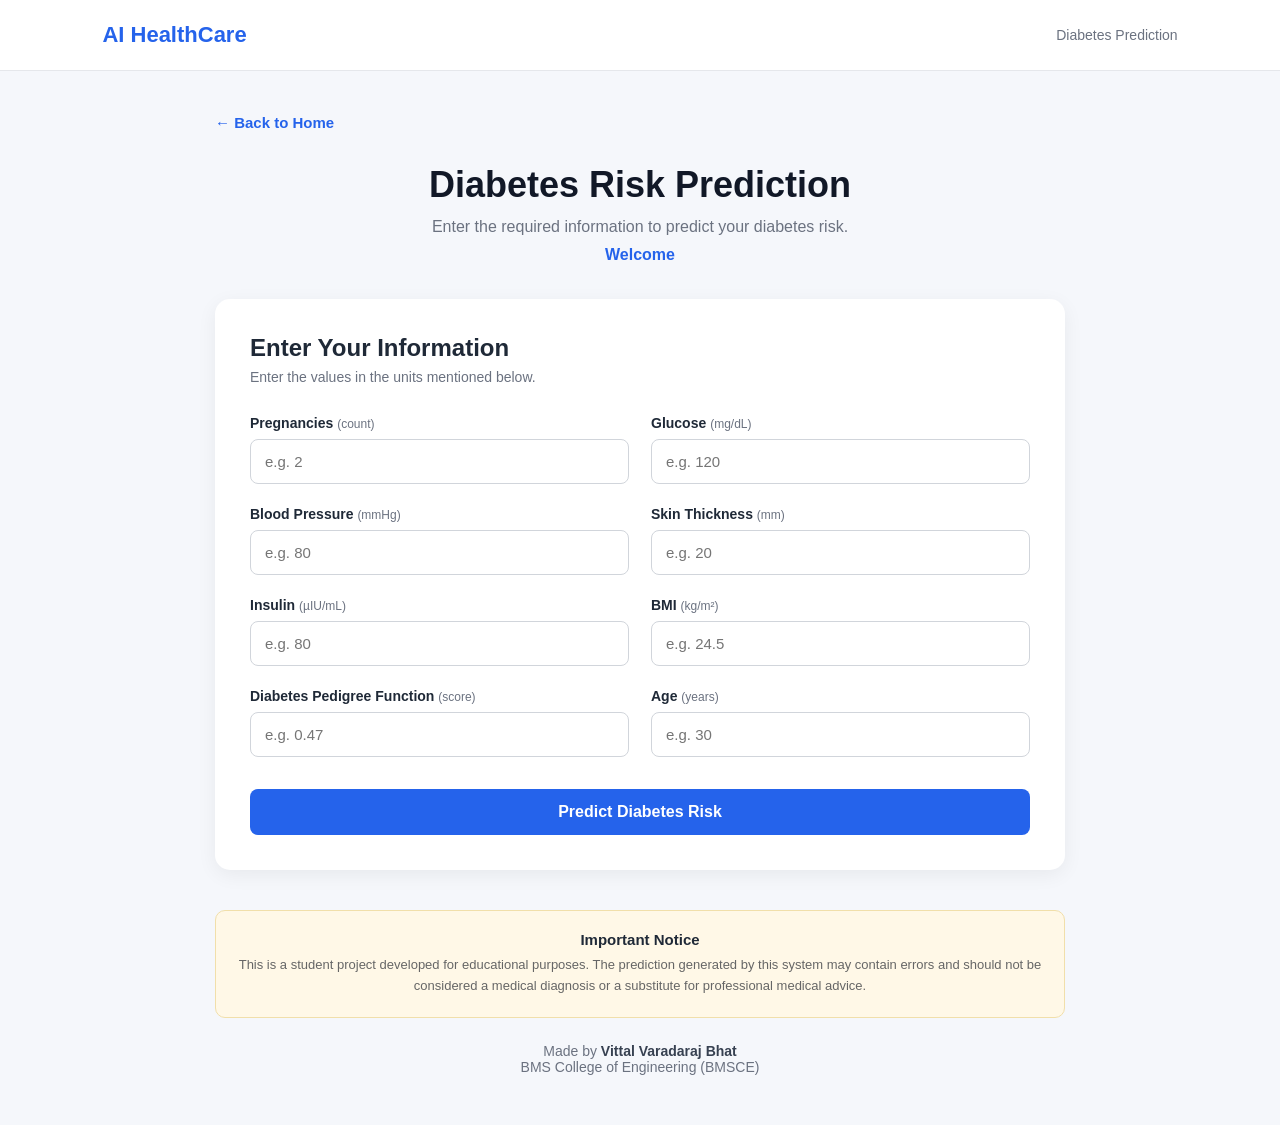
==== frontend/diabetes.html @ fce92f72 "Create initial frontend" ====
<!DOCTYPE html>
<html lang="en">

<head>
    <meta charset="UTF-8">
    <meta name="viewport" content="width=device-width, initial-scale=1.0">

    <title>Diabetes Risk Prediction</title>

    <link rel="stylesheet" href="css/diabetes.css">
</head>

<body>

    <!-- Header -->

    <header>

        <div class="logo">
            AI HealthCare
        </div>

        <div class="page-title">
            Diabetes Prediction
        </div>

    </header>


    <!-- Main Content -->

    <main>

        <!-- Back Button -->

        <button class="back-button" onclick="goBack()">
            ← Back to Home
        </button>


        <!-- Welcome -->

        <section class="welcome">

            <h1>
                Diabetes Risk Prediction
            </h1>

            <p>
                Enter the required information to predict your diabetes risk.
            </p>

            <p id="userGreeting"></p>

        </section>


        <!-- Diabetes Form -->

        <section class="prediction-card">

            <h2>
                Enter Your Information
            </h2>

            <p class="form-description">
                Enter the values in the units mentioned below.
            </p>


            <form id="diabetesForm">


                <!-- Pregnancies -->

                <div class="form-group">

                    <label for="pregnancies">
                        Pregnancies
                        <span>(count)</span>
                    </label>

                    <input
                        type="number"
                        id="pregnancies"
                        name="pregnancies"
                        placeholder="e.g. 2"
                        min="0"
                        required
                    >

                </div>


                <!-- Glucose -->

                <div class="form-group">

                    <label for="glucose">
                        Glucose
                        <span>(mg/dL)</span>
                    </label>

                    <input
                        type="number"
                        id="glucose"
                        name="glucose"
                        placeholder="e.g. 120"
                        min="0"
                        required
                    >

                </div>


                <!-- Blood Pressure -->

                <div class="form-group">

                    <label for="bloodPressure">
                        Blood Pressure
                        <span>(mmHg)</span>
                    </label>

                    <input
                        type="number"
                        id="bloodPressure"
                        name="bloodPressure"
                        placeholder="e.g. 80"
                        min="0"
                        required
                    >

                </div>


                <!-- Skin Thickness -->

                <div class="form-group">

                    <label for="skinThickness">
                        Skin Thickness
                        <span>(mm)</span>
                    </label>

                    <input
                        type="number"
                        id="skinThickness"
                        name="skinThickness"
                        placeholder="e.g. 20"
                        min="0"
                        required
                    >

                </div>


                <!-- Insulin -->

                <div class="form-group">

                    <label for="insulin">
                        Insulin
                        <span>(µIU/mL)</span>
                    </label>

                    <input
                        type="number"
                        id="insulin"
                        name="insulin"
                        placeholder="e.g. 80"
                        min="0"
                        required
                    >

                </div>


                <!-- BMI -->

                <div class="form-group">

                    <label for="bmi">
                        BMI
                        <span>(kg/m²)</span>
                    </label>

                    <input
                        type="number"
                        id="bmi"
                        name="bmi"
                        placeholder="e.g. 24.5"
                        min="0"
                        step="0.1"
                        required
                    >

                </div>


                <!-- Diabetes Pedigree Function -->

                <div class="form-group">

                    <label for="diabetesPedigree">
                        Diabetes Pedigree Function
                        <span>(score)</span>
                    </label>

                    <input
                        type="number"
                        id="diabetesPedigree"
                        name="diabetesPedigree"
                        placeholder="e.g. 0.47"
                        min="0"
                        step="0.01"
                        required
                    >

                </div>


                <!-- Age -->

                <div class="form-group">

                    <label for="age">
                        Age
                        <span>(years)</span>
                    </label>

                    <input
                        type="number"
                        id="age"
                        name="age"
                        placeholder="e.g. 30"
                        min="1"
                        required
                    >

                </div>


                <!-- Submit -->

                <button
                    type="submit"
                    class="predict-button"
                >
                    Predict Diabetes Risk
                </button>

            </form>

        </section>


        <!-- Result -->

        <section
            class="result-card"
            id="resultCard"
            style="display: none;"
        >

            <h2>
                Prediction Result
            </h2>

            <p id="resultMessage"></p>

            <div class="probability">

                <span>
                    Diabetes Probability
                </span>

                <strong id="probabilityValue">
                    --%
                </strong>

            </div>

            <div class="risk-level">

                <span>
                    Risk Level
                </span>

                <strong id="riskLevel">
                    --
                </strong>

            </div>

        </section>


        <!-- Disclaimer -->

        <section class="disclaimer">

            <h3>
                Important Notice
            </h3>

            <p>
                This is a student project developed for educational purposes.
                The prediction generated by this system may contain errors
                and should not be considered a medical diagnosis or a
                substitute for professional medical advice.
            </p>

        </section>


        <!-- Author -->

        <div class="author">

            Made by
            <strong>Vittal Varadaraj Bhat</strong>
            <br>

            BMS College of Engineering (BMSCE)

        </div>

    </main>


    <!-- JavaScript -->

    <script src="js/diabetes.js"></script>

</body>

</html>
---- frontend/css/diabetes.css ----
* {
    margin: 0;
    padding: 0;
    box-sizing: border-box;
    font-family: Arial, sans-serif;
}

body {
    min-height: 100vh;
    background: #f5f7fb;
    color: #1f2937;
}


/* ---------- HEADER ---------- */

header {
    background: #ffffff;
    padding: 22px 8%;
    border-bottom: 1px solid #e5e7eb;

    display: flex;
    justify-content: space-between;
    align-items: center;
}

.logo {
    font-size: 22px;
    font-weight: bold;
    color: #2563eb;
}

.page-title {
    font-size: 14px;
    color: #6b7280;
}


/* ---------- MAIN ---------- */

main {
    max-width: 900px;
    margin: auto;
    padding: 35px 25px 50px;
}


/* ---------- BACK BUTTON ---------- */

.back-button {
    background: transparent;
    border: none;

    color: #2563eb;

    font-size: 15px;
    font-weight: bold;

    cursor: pointer;

    padding: 8px 0;

    margin-bottom: 25px;

    transition: 0.2s;
}

.back-button:hover {
    color: #1d4ed8;
    transform: translateX(-3px);
}


/* ---------- WELCOME ---------- */

.welcome {
    text-align: center;
    margin-bottom: 35px;
}

.welcome h1 {
    font-size: 36px;
    margin-bottom: 12px;
    color: #111827;
}

.welcome p {
    font-size: 16px;
    color: #6b7280;
}

#userGreeting {
    margin-top: 10px;
    font-weight: bold;
    color: #2563eb;
}


/* ---------- PREDICTION CARD ---------- */

.prediction-card {
    background: #ffffff;

    padding: 35px;

    border-radius: 15px;

    box-shadow: 0 5px 20px rgba(0, 0, 0, 0.06);
}

.prediction-card h2 {
    font-size: 24px;
    margin-bottom: 7px;
}

.form-description {
    color: #6b7280;
    font-size: 14px;
    margin-bottom: 30px;
}


/* ---------- FORM ---------- */

#diabetesForm {
    display: grid;

    grid-template-columns: repeat(2, 1fr);

    gap: 22px;
}


/* ---------- FORM GROUP ---------- */

.form-group {
    display: flex;
    flex-direction: column;
}

.form-group label {
    font-size: 14px;
    font-weight: bold;

    margin-bottom: 8px;
}

.form-group label span {
    font-size: 12px;
    font-weight: normal;

    color: #6b7280;
}


/* ---------- INPUT ---------- */

.form-group input {
    width: 100%;

    padding: 13px 14px;

    border: 1px solid #d1d5db;

    border-radius: 8px;

    font-size: 15px;

    outline: none;

    transition: 0.2s;
}

.form-group input:focus {
    border-color: #2563eb;

    box-shadow: 0 0 0 3px rgba(37, 99, 235, 0.08);
}


/* ---------- PREDICT BUTTON ---------- */

.predict-button {
    grid-column: 1 / -1;

    width: 100%;

    padding: 14px;

    margin-top: 10px;

    border: none;

    border-radius: 8px;

    background: #2563eb;

    color: white;

    font-size: 16px;

    font-weight: bold;

    cursor: pointer;

    transition: 0.25s;
}

.predict-button:hover {
    background: #1d4ed8;

    transform: translateY(-1px);
}


/* ---------- RESULT CARD ---------- */

.result-card {
    background: #ffffff;

    margin-top: 30px;

    padding: 30px;

    border-radius: 15px;

    text-align: center;

    box-shadow: 0 5px 20px rgba(0, 0, 0, 0.06);
}

.result-card h2 {
    font-size: 24px;
    margin-bottom: 12px;
}

#resultMessage {
    color: #6b7280;
    margin-bottom: 25px;
}


/* ---------- RESULT VALUES ---------- */

.probability,
.risk-level {
    display: flex;

    justify-content: space-between;

    align-items: center;

    padding: 15px 18px;

    margin-top: 10px;

    background: #f8fafc;

    border-radius: 8px;
}

.probability span,
.risk-level span {
    color: #6b7280;
}

.probability strong,
.risk-level strong {
    font-size: 18px;
}


/* ---------- DISCLAIMER ---------- */

.disclaimer {
    margin: 40px auto 25px;

    padding: 20px;

    background: #fff8e7;

    border: 1px solid #f1dfaa;

    border-radius: 10px;

    text-align: center;
}

.disclaimer h3 {
    font-size: 15px;
    margin-bottom: 7px;
}

.disclaimer p {
    font-size: 13px;

    line-height: 1.6;

    color: #666;
}


/* ---------- AUTHOR ---------- */

.author {
    text-align: center;

    margin-top: 25px;

    color: #6b7280;

    font-size: 14px;
}

.author strong {
    color: #374151;
}


/* ---------- MOBILE ---------- */

@media (max-width: 700px) {

    header {
        padding: 18px 5%;
    }

    .page-title {
        display: none;
    }

    main {
        padding: 25px 18px 40px;
    }

    .welcome h1 {
        font-size: 29px;
    }

    #diabetesForm {
        grid-template-columns: 1fr;
    }

    .predict-button {
        grid-column: auto;
    }

    .prediction-card {
        padding: 25px 20px;
    }

    .back-button {
        margin-bottom: 20px;
    }
}
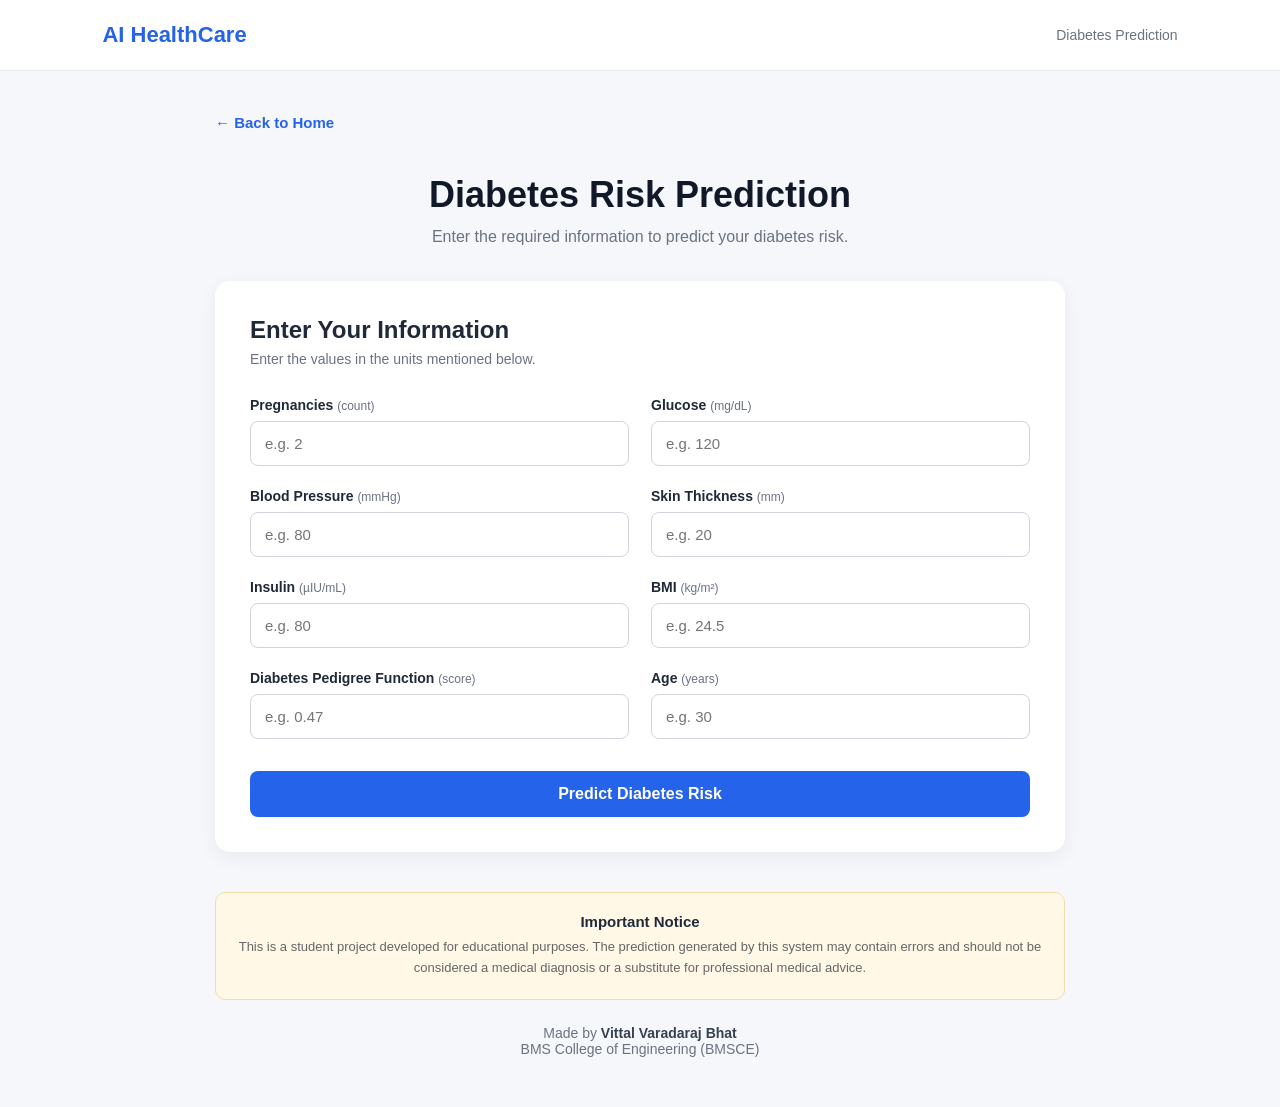
==== commit 24115c93: "Update frontend" ====
--- a/frontend/diabetes.html
+++ b/frontend/diabetes.html
@@ -1,338 +1,338 @@
-<!DOCTYPE html>
-<html lang="en">
-
-<head>
-    <meta charset="UTF-8">
-    <meta name="viewport" content="width=device-width, initial-scale=1.0">
-
-    <title>Diabetes Risk Prediction</title>
-
-    <link rel="stylesheet" href="css/diabetes.css">
-</head>
-
-<body>
-
-    <!-- Header -->
-
-    <header>
-
-        <div class="logo">
-            AI HealthCare
-        </div>
-
-        <div class="page-title">
-            Diabetes Prediction
-        </div>
-
-    </header>
-
-
-    <!-- Main Content -->
-
-    <main>
-
-        <!-- Back Button -->
-
-        <button class="back-button" onclick="goBack()">
-            ← Back to Home
-        </button>
-
-
-        <!-- Welcome -->
-
-        <section class="welcome">
-
-            <h1>
-                Diabetes Risk Prediction
-            </h1>
-
-            <p>
-                Enter the required information to predict your diabetes risk.
-            </p>
+<!DOCTYPE html>  
+<html lang="en">  
+  
+<head>  
+    <meta charset="UTF-8">  
+    <meta name="viewport" content="width=device-width, initial-scale=1.0">  
+  
+    <title>Diabetes Risk Prediction</title>  
+  
+    <link rel="stylesheet" href="css/diabetes.css">  
+</head>  
+  
+<body>  
+  
+    <!-- Header -->  
+  
+    <header>  
+  
+        <div class="logo">  
+            AI HealthCare  
+        </div>  
+  
+        <div class="page-title">  
+            Diabetes Prediction  
+        </div>  
+  
+    </header>  
+  
+  
+    <!-- Main Content -->  
+  
+    <main>  
+  
+        <!-- Back Button -->  
+  
+        <button class="back-button" onclick="goBack()">  
+            ← Back to Home  
+        </button>  
+  
+  
+        <!-- Welcome -->  
+  
+        <section class="welcome">  
 
             <p id="userGreeting"></p>
-
-        </section>
-
-
-        <!-- Diabetes Form -->
-
-        <section class="prediction-card">
-
-            <h2>
-                Enter Your Information
-            </h2>
-
-            <p class="form-description">
-                Enter the values in the units mentioned below.
-            </p>
-
-
-            <form id="diabetesForm">
-
-
-                <!-- Pregnancies -->
-
-                <div class="form-group">
-
-                    <label for="pregnancies">
-                        Pregnancies
-                        <span>(count)</span>
-                    </label>
-
-                    <input
-                        type="number"
-                        id="pregnancies"
-                        name="pregnancies"
-                        placeholder="e.g. 2"
-                        min="0"
-                        required
-                    >
-
-                </div>
-
-
-                <!-- Glucose -->
-
-                <div class="form-group">
-
-                    <label for="glucose">
-                        Glucose
-                        <span>(mg/dL)</span>
-                    </label>
-
-                    <input
-                        type="number"
-                        id="glucose"
-                        name="glucose"
-                        placeholder="e.g. 120"
-                        min="0"
-                        required
-                    >
-
-                </div>
-
-
-                <!-- Blood Pressure -->
-
-                <div class="form-group">
-
-                    <label for="bloodPressure">
-                        Blood Pressure
-                        <span>(mmHg)</span>
-                    </label>
-
-                    <input
-                        type="number"
-                        id="bloodPressure"
-                        name="bloodPressure"
-                        placeholder="e.g. 80"
-                        min="0"
-                        required
-                    >
-
-                </div>
-
-
-                <!-- Skin Thickness -->
-
-                <div class="form-group">
-
-                    <label for="skinThickness">
-                        Skin Thickness
-                        <span>(mm)</span>
-                    </label>
-
-                    <input
-                        type="number"
-                        id="skinThickness"
-                        name="skinThickness"
-                        placeholder="e.g. 20"
-                        min="0"
-                        required
-                    >
-
-                </div>
-
-
-                <!-- Insulin -->
-
-                <div class="form-group">
-
-                    <label for="insulin">
-                        Insulin
-                        <span>(µIU/mL)</span>
-                    </label>
-
-                    <input
-                        type="number"
-                        id="insulin"
-                        name="insulin"
-                        placeholder="e.g. 80"
-                        min="0"
-                        required
-                    >
-
-                </div>
-
-
-                <!-- BMI -->
-
-                <div class="form-group">
-
-                    <label for="bmi">
-                        BMI
-                        <span>(kg/m²)</span>
-                    </label>
-
-                    <input
-                        type="number"
-                        id="bmi"
-                        name="bmi"
-                        placeholder="e.g. 24.5"
-                        min="0"
-                        step="0.1"
-                        required
-                    >
-
-                </div>
-
-
-                <!-- Diabetes Pedigree Function -->
-
-                <div class="form-group">
-
-                    <label for="diabetesPedigree">
-                        Diabetes Pedigree Function
-                        <span>(score)</span>
-                    </label>
-
-                    <input
-                        type="number"
-                        id="diabetesPedigree"
-                        name="diabetesPedigree"
-                        placeholder="e.g. 0.47"
-                        min="0"
-                        step="0.01"
-                        required
-                    >
-
-                </div>
-
-
-                <!-- Age -->
-
-                <div class="form-group">
-
-                    <label for="age">
-                        Age
-                        <span>(years)</span>
-                    </label>
-
-                    <input
-                        type="number"
-                        id="age"
-                        name="age"
-                        placeholder="e.g. 30"
-                        min="1"
-                        required
-                    >
-
-                </div>
-
-
-                <!-- Submit -->
-
-                <button
-                    type="submit"
-                    class="predict-button"
-                >
-                    Predict Diabetes Risk
-                </button>
-
-            </form>
-
-        </section>
-
-
-        <!-- Result -->
-
-        <section
-            class="result-card"
-            id="resultCard"
-            style="display: none;"
-        >
-
-            <h2>
-                Prediction Result
-            </h2>
-
-            <p id="resultMessage"></p>
-
-            <div class="probability">
-
-                <span>
-                    Diabetes Probability
-                </span>
-
-                <strong id="probabilityValue">
-                    --%
-                </strong>
-
-            </div>
-
-            <div class="risk-level">
-
-                <span>
-                    Risk Level
-                </span>
-
-                <strong id="riskLevel">
-                    --
-                </strong>
-
-            </div>
-
-        </section>
-
-
-        <!-- Disclaimer -->
-
-        <section class="disclaimer">
-
-            <h3>
-                Important Notice
-            </h3>
-
-            <p>
-                This is a student project developed for educational purposes.
-                The prediction generated by this system may contain errors
-                and should not be considered a medical diagnosis or a
-                substitute for professional medical advice.
-            </p>
-
-        </section>
-
-
-        <!-- Author -->
-
-        <div class="author">
-
-            Made by
-            <strong>Vittal Varadaraj Bhat</strong>
-            <br>
-
-            BMS College of Engineering (BMSCE)
-
-        </div>
-
-    </main>
-
-
-    <!-- JavaScript -->
-
-    <script src="js/diabetes.js"></script>
-
-</body>
-
+  
+            <h1>  
+                Diabetes Risk Prediction  
+            </h1>  
+  
+            <p>  
+                Enter the required information to predict your diabetes risk.  
+            </p>  
+  
+        </section>  
+  
+  
+        <!-- Diabetes Form -->  
+  
+        <section class="prediction-card">  
+  
+            <h2>  
+                Enter Your Information  
+            </h2>  
+  
+            <p class="form-description">  
+                Enter the values in the units mentioned below.  
+            </p>  
+  
+  
+            <form id="diabetesForm">  
+  
+  
+                <!-- Pregnancies -->  
+  
+                <div class="form-group">  
+  
+                    <label for="pregnancies">  
+                        Pregnancies  
+                        <span>(count)</span>  
+                    </label>  
+  
+                    <input  
+                        type="number"  
+                        id="pregnancies"  
+                        name="pregnancies"  
+                        placeholder="e.g. 2"  
+                        min="0"  
+                        required  
+                    >  
+  
+                </div>  
+  
+  
+                <!-- Glucose -->  
+  
+                <div class="form-group">  
+  
+                    <label for="glucose">  
+                        Glucose  
+                        <span>(mg/dL)</span>  
+                    </label>  
+  
+                    <input  
+                        type="number"  
+                        id="glucose"  
+                        name="glucose"  
+                        placeholder="e.g. 120"  
+                        min="0"  
+                        required  
+                    >  
+  
+                </div>  
+  
+  
+                <!-- Blood Pressure -->  
+  
+                <div class="form-group">  
+  
+                    <label for="bloodPressure">  
+                        Blood Pressure  
+                        <span>(mmHg)</span>  
+                    </label>  
+  
+                    <input  
+                        type="number"  
+                        id="bloodPressure"  
+                        name="bloodPressure"  
+                        placeholder="e.g. 80"  
+                        min="0"  
+                        required  
+                    >  
+  
+                </div>  
+  
+  
+                <!-- Skin Thickness -->  
+  
+                <div class="form-group">  
+  
+                    <label for="skinThickness">  
+                        Skin Thickness  
+                        <span>(mm)</span>  
+                    </label>  
+  
+                    <input  
+                        type="number"  
+                        id="skinThickness"  
+                        name="skinThickness"  
+                        placeholder="e.g. 20"  
+                        min="0"  
+                        required  
+                    >  
+  
+                </div>  
+  
+  
+                <!-- Insulin -->  
+  
+                <div class="form-group">  
+  
+                    <label for="insulin">  
+                        Insulin  
+                        <span>(µIU/mL)</span>  
+                    </label>  
+  
+                    <input  
+                        type="number"  
+                        id="insulin"  
+                        name="insulin"  
+                        placeholder="e.g. 80"  
+                        min="0"  
+                        required  
+                    >  
+  
+                </div>  
+  
+  
+                <!-- BMI -->  
+  
+                <div class="form-group">  
+  
+                    <label for="bmi">  
+                        BMI  
+                        <span>(kg/m²)</span>  
+                    </label>  
+  
+                    <input  
+                        type="number"  
+                        id="bmi"  
+                        name="bmi"  
+                        placeholder="e.g. 24.5"  
+                        min="0"  
+                        step="0.1"  
+                        required  
+                    >  
+  
+                </div>  
+  
+  
+                <!-- Diabetes Pedigree Function -->  
+  
+                <div class="form-group">  
+  
+                    <label for="diabetesPedigree">  
+                        Diabetes Pedigree Function  
+                        <span>(score)</span>  
+                    </label>  
+  
+                    <input  
+                        type="number"  
+                        id="diabetesPedigree"  
+                        name="diabetesPedigree"  
+                        placeholder="e.g. 0.47"  
+                        min="0"  
+                        step="0.01"  
+                        required  
+                    >  
+  
+                </div>  
+  
+  
+                <!-- Age -->  
+  
+                <div class="form-group">  
+  
+                    <label for="age">  
+                        Age  
+                        <span>(years)</span>  
+                    </label>  
+  
+                    <input  
+                        type="number"  
+                        id="age"  
+                        name="age"  
+                        placeholder="e.g. 30"  
+                        min="1"  
+                        required  
+                    >  
+  
+                </div>  
+  
+  
+                <!-- Submit -->  
+  
+                <button  
+                    type="submit"  
+                    class="predict-button"  
+                >  
+                    Predict Diabetes Risk  
+                </button>  
+  
+            </form>  
+  
+        </section>  
+  
+  
+        <!-- Result -->  
+  
+        <section  
+            class="result-card"  
+            id="resultCard"  
+            style="display: none;"  
+        >  
+  
+            <h2>  
+                Prediction Result  
+            </h2>  
+  
+            <p id="resultMessage"></p>  
+  
+            <div class="probability">  
+  
+                <span>  
+                    Diabetes Probability  
+                </span>  
+  
+                <strong id="probabilityValue">  
+                    --%  
+                </strong>  
+  
+            </div>  
+  
+            <div class="risk-level">  
+  
+                <span>  
+                    Risk Level  
+                </span>  
+  
+                <strong id="riskLevel">  
+                    --  
+                </strong>  
+  
+            </div>  
+  
+        </section>  
+  
+  
+        <!-- Disclaimer -->  
+  
+        <section class="disclaimer">  
+  
+            <h3>  
+                Important Notice  
+            </h3>  
+  
+            <p>  
+                This is a student project developed for educational purposes.  
+                The prediction generated by this system may contain errors  
+                and should not be considered a medical diagnosis or a  
+                substitute for professional medical advice.  
+            </p>  
+  
+        </section>  
+  
+  
+        <!-- Author -->  
+  
+        <div class="author">  
+  
+            Made by  
+            <strong>Vittal Varadaraj Bhat</strong>  
+            <br>  
+  
+            BMS College of Engineering (BMSCE)  
+  
+        </div>  
+  
+    </main>  
+  
+  
+    <!-- JavaScript -->  
+  
+    <script src="js/diabetes.js"></script>  
+  
+</body>  
+  
 </html>
--- a/frontend/css/diabetes.css
+++ b/frontend/css/diabetes.css
@@ -1,355 +1,365 @@
-* {
-    margin: 0;
-    padding: 0;
-    box-sizing: border-box;
-    font-family: Arial, sans-serif;
-}
-
-body {
-    min-height: 100vh;
-    background: #f5f7fb;
-    color: #1f2937;
-}
-
-
-/* ---------- HEADER ---------- */
-
-header {
-    background: #ffffff;
-    padding: 22px 8%;
-    border-bottom: 1px solid #e5e7eb;
-
-    display: flex;
-    justify-content: space-between;
-    align-items: center;
-}
-
-.logo {
-    font-size: 22px;
-    font-weight: bold;
-    color: #2563eb;
-}
-
-.page-title {
-    font-size: 14px;
-    color: #6b7280;
-}
-
-
-/* ---------- MAIN ---------- */
-
-main {
-    max-width: 900px;
-    margin: auto;
-    padding: 35px 25px 50px;
-}
-
-
-/* ---------- BACK BUTTON ---------- */
-
-.back-button {
-    background: transparent;
-    border: none;
-
-    color: #2563eb;
-
-    font-size: 15px;
-    font-weight: bold;
-
-    cursor: pointer;
-
-    padding: 8px 0;
-
-    margin-bottom: 25px;
-
-    transition: 0.2s;
-}
-
-.back-button:hover {
-    color: #1d4ed8;
-    transform: translateX(-3px);
-}
-
-
-/* ---------- WELCOME ---------- */
-
-.welcome {
-    text-align: center;
-    margin-bottom: 35px;
-}
-
-.welcome h1 {
-    font-size: 36px;
-    margin-bottom: 12px;
-    color: #111827;
-}
-
-.welcome p {
-    font-size: 16px;
-    color: #6b7280;
-}
-
-#userGreeting {
-    margin-top: 10px;
-    font-weight: bold;
-    color: #2563eb;
-}
-
-
-/* ---------- PREDICTION CARD ---------- */
-
-.prediction-card {
-    background: #ffffff;
-
-    padding: 35px;
-
-    border-radius: 15px;
-
-    box-shadow: 0 5px 20px rgba(0, 0, 0, 0.06);
-}
-
-.prediction-card h2 {
-    font-size: 24px;
-    margin-bottom: 7px;
-}
-
-.form-description {
-    color: #6b7280;
-    font-size: 14px;
-    margin-bottom: 30px;
-}
-
-
-/* ---------- FORM ---------- */
-
-#diabetesForm {
-    display: grid;
-
-    grid-template-columns: repeat(2, 1fr);
-
-    gap: 22px;
-}
-
-
-/* ---------- FORM GROUP ---------- */
-
-.form-group {
-    display: flex;
-    flex-direction: column;
-}
-
-.form-group label {
-    font-size: 14px;
-    font-weight: bold;
-
-    margin-bottom: 8px;
-}
-
-.form-group label span {
-    font-size: 12px;
-    font-weight: normal;
-
-    color: #6b7280;
-}
-
-
-/* ---------- INPUT ---------- */
-
-.form-group input {
-    width: 100%;
-
-    padding: 13px 14px;
-
-    border: 1px solid #d1d5db;
-
-    border-radius: 8px;
-
-    font-size: 15px;
-
-    outline: none;
-
-    transition: 0.2s;
-}
-
-.form-group input:focus {
-    border-color: #2563eb;
-
-    box-shadow: 0 0 0 3px rgba(37, 99, 235, 0.08);
-}
-
-
-/* ---------- PREDICT BUTTON ---------- */
-
-.predict-button {
-    grid-column: 1 / -1;
-
-    width: 100%;
-
-    padding: 14px;
-
-    margin-top: 10px;
-
-    border: none;
-
-    border-radius: 8px;
-
-    background: #2563eb;
-
-    color: white;
-
-    font-size: 16px;
-
-    font-weight: bold;
-
-    cursor: pointer;
-
-    transition: 0.25s;
-}
-
-.predict-button:hover {
-    background: #1d4ed8;
-
-    transform: translateY(-1px);
-}
-
-
-/* ---------- RESULT CARD ---------- */
-
-.result-card {
-    background: #ffffff;
-
-    margin-top: 30px;
-
-    padding: 30px;
-
-    border-radius: 15px;
-
-    text-align: center;
-
-    box-shadow: 0 5px 20px rgba(0, 0, 0, 0.06);
-}
-
-.result-card h2 {
-    font-size: 24px;
-    margin-bottom: 12px;
-}
-
-#resultMessage {
-    color: #6b7280;
-    margin-bottom: 25px;
-}
-
-
-/* ---------- RESULT VALUES ---------- */
-
-.probability,
-.risk-level {
-    display: flex;
-
-    justify-content: space-between;
-
-    align-items: center;
-
-    padding: 15px 18px;
-
-    margin-top: 10px;
-
-    background: #f8fafc;
-
-    border-radius: 8px;
-}
-
-.probability span,
-.risk-level span {
-    color: #6b7280;
-}
-
-.probability strong,
-.risk-level strong {
-    font-size: 18px;
-}
-
-
-/* ---------- DISCLAIMER ---------- */
-
-.disclaimer {
-    margin: 40px auto 25px;
-
-    padding: 20px;
-
-    background: #fff8e7;
-
-    border: 1px solid #f1dfaa;
-
-    border-radius: 10px;
-
-    text-align: center;
-}
-
-.disclaimer h3 {
-    font-size: 15px;
-    margin-bottom: 7px;
-}
-
-.disclaimer p {
-    font-size: 13px;
-
-    line-height: 1.6;
-
-    color: #666;
-}
-
-
-/* ---------- AUTHOR ---------- */
-
-.author {
-    text-align: center;
-
-    margin-top: 25px;
-
-    color: #6b7280;
-
-    font-size: 14px;
-}
-
-.author strong {
-    color: #374151;
-}
-
-
-/* ---------- MOBILE ---------- */
-
-@media (max-width: 700px) {
-
-    header {
-        padding: 18px 5%;
-    }
-
-    .page-title {
-        display: none;
-    }
-
-    main {
-        padding: 25px 18px 40px;
-    }
-
-    .welcome h1 {
-        font-size: 29px;
-    }
-
-    #diabetesForm {
-        grid-template-columns: 1fr;
-    }
-
-    .predict-button {
-        grid-column: auto;
-    }
-
-    .prediction-card {
-        padding: 25px 20px;
-    }
-
-    .back-button {
-        margin-bottom: 20px;
-    }
+* {  
+    margin: 0;  
+    padding: 0;  
+    box-sizing: border-box;  
+    font-family: Arial, sans-serif;  
+}  
+  
+body {  
+    min-height: 100vh;  
+    background: #f5f7fb;  
+    color: #1f2937;  
+}  
+  
+  
+/* ---------- HEADER ---------- */  
+  
+header {  
+    background: #ffffff;  
+    padding: 22px 8%;  
+    border-bottom: 1px solid #e5e7eb;  
+  
+    display: flex;  
+    justify-content: space-between;  
+    align-items: center;  
+}  
+  
+.logo {  
+    font-size: 22px;  
+    font-weight: bold;  
+    color: #2563eb;  
+}  
+  
+.page-title {  
+    font-size: 14px;  
+    color: #6b7280;  
+}  
+  
+  
+/* ---------- MAIN ---------- */  
+  
+main {  
+    max-width: 900px;  
+    margin: auto;  
+    padding: 35px 25px 50px;  
+}  
+  
+  
+/* ---------- BACK BUTTON ---------- */  
+  
+.back-button {  
+    background: transparent;  
+    border: none;  
+  
+    color: #2563eb;  
+  
+    font-size: 15px;  
+    font-weight: bold;  
+  
+    cursor: pointer;  
+  
+    padding: 8px 0;  
+  
+    margin-bottom: 25px;  
+  
+    transition: 0.2s;  
+}  
+  
+.back-button:hover {  
+    color: #1d4ed8;  
+    transform: translateX(-3px);  
+}  
+  
+  
+/* ---------- WELCOME ---------- */  
+  
+.welcome {  
+    text-align: center;  
+    margin-bottom: 35px;  
+}  
+  
+.welcome h1 {  
+    font-size: 36px;  
+    margin-bottom: 12px;  
+    color: #111827;  
+}  
+  
+.welcome p {  
+    font-size: 16px;  
+    color: #6b7280;  
+}  
+  
+  
+/* ---------- USER GREETING ---------- */  
+  
+#userGreeting {  
+    margin-bottom: 10px;  
+  
+    font-size: 18px;  
+    font-weight: bold;  
+  
+    color: #2563eb;  
+}  
+  
+  
+/* ---------- PREDICTION CARD ---------- */  
+  
+.prediction-card {  
+    background: #ffffff;  
+  
+    padding: 35px;  
+  
+    border-radius: 15px;  
+  
+    box-shadow: 0 5px 20px rgba(0, 0, 0, 0.06);  
+}  
+  
+.prediction-card h2 {  
+    font-size: 24px;  
+    margin-bottom: 7px;  
+}  
+  
+.form-description {  
+    color: #6b7280;  
+    font-size: 14px;  
+    margin-bottom: 30px;  
+}  
+  
+  
+/* ---------- FORM ---------- */  
+  
+#diabetesForm {  
+    display: grid;  
+  
+    grid-template-columns: repeat(2, 1fr);  
+  
+    gap: 22px;  
+}  
+  
+  
+/* ---------- FORM GROUP ---------- */  
+  
+.form-group {  
+    display: flex;  
+    flex-direction: column;  
+}  
+  
+.form-group label {  
+    font-size: 14px;  
+    font-weight: bold;  
+  
+    margin-bottom: 8px;  
+}  
+  
+.form-group label span {  
+    font-size: 12px;  
+    font-weight: normal;  
+  
+    color: #6b7280;  
+}  
+  
+  
+/* ---------- INPUT ---------- */  
+  
+.form-group input {  
+    width: 100%;  
+  
+    padding: 13px 14px;  
+  
+    border: 1px solid #d1d5db;  
+  
+    border-radius: 8px;  
+  
+    font-size: 15px;  
+  
+    outline: none;  
+  
+    transition: 0.2s;  
+}  
+  
+.form-group input:focus {  
+    border-color: #2563eb;  
+  
+    box-shadow: 0 0 0 3px rgba(37, 99, 235, 0.08);  
+}  
+  
+  
+/* ---------- PREDICT BUTTON ---------- */  
+  
+.predict-button {  
+    grid-column: 1 / -1;  
+  
+    width: 100%;  
+  
+    padding: 14px;  
+  
+    margin-top: 10px;  
+  
+    border: none;  
+  
+    border-radius: 8px;  
+  
+    background: #2563eb;  
+  
+    color: white;  
+  
+    font-size: 16px;  
+  
+    font-weight: bold;  
+  
+    cursor: pointer;  
+  
+    transition: 0.25s;  
+}  
+  
+.predict-button:hover {  
+    background: #1d4ed8;  
+  
+    transform: translateY(-1px);  
+}  
+  
+  
+/* ---------- RESULT CARD ---------- */  
+  
+.result-card {  
+    background: #ffffff;  
+  
+    margin-top: 30px;  
+  
+    padding: 30px;  
+  
+    border-radius: 15px;  
+  
+    text-align: center;  
+  
+    box-shadow: 0 5px 20px rgba(0, 0, 0, 0.06);  
+}  
+  
+.result-card h2 {  
+    font-size: 24px;  
+    margin-bottom: 12px;  
+}  
+  
+#resultMessage {  
+    color: #6b7280;  
+    margin-bottom: 25px;  
+}  
+  
+  
+/* ---------- RESULT VALUES ---------- */  
+  
+.probability,  
+.risk-level {  
+    display: flex;  
+  
+    justify-content: space-between;  
+  
+    align-items: center;  
+  
+    padding: 15px 18px;  
+  
+    margin-top: 10px;  
+  
+    background: #f8fafc;  
+  
+    border-radius: 8px;  
+}  
+  
+.probability span,  
+.risk-level span {  
+    color: #6b7280;  
+}  
+  
+.probability strong,  
+.risk-level strong {  
+    font-size: 18px;  
+}  
+  
+  
+/* ---------- DISCLAIMER ---------- */  
+  
+.disclaimer {  
+    margin: 40px auto 25px;  
+  
+    padding: 20px;  
+  
+    background: #fff8e7;  
+  
+    border: 1px solid #f1dfaa;  
+  
+    border-radius: 10px;  
+  
+    text-align: center;  
+}  
+  
+.disclaimer h3 {  
+    font-size: 15px;  
+    margin-bottom: 7px;  
+}  
+  
+.disclaimer p {  
+    font-size: 13px;  
+  
+    line-height: 1.6;  
+  
+    color: #666;  
+}  
+  
+  
+/* ---------- AUTHOR ---------- */  
+  
+.author {  
+    text-align: center;  
+  
+    margin-top: 25px;  
+  
+    color: #6b7280;  
+  
+    font-size: 14px;  
+}  
+  
+.author strong {  
+    color: #374151;  
+}  
+  
+  
+/* ---------- MOBILE ---------- */  
+  
+@media (max-width: 700px) {  
+  
+    header {  
+        padding: 18px 5%;  
+    }  
+  
+    .page-title {  
+        display: none;  
+    }  
+  
+    main {  
+        padding: 25px 18px 40px;  
+    }  
+  
+    .welcome h1 {  
+        font-size: 29px;  
+    }  
+  
+    #userGreeting {  
+        font-size: 17px;  
+    }  
+  
+    #diabetesForm {  
+        grid-template-columns: 1fr;  
+    }  
+  
+    .predict-button {  
+        grid-column: auto;  
+    }  
+  
+    .prediction-card {  
+        padding: 25px 20px;  
+    }  
+  
+    .back-button {  
+        margin-bottom: 20px;  
+    }  
 }
